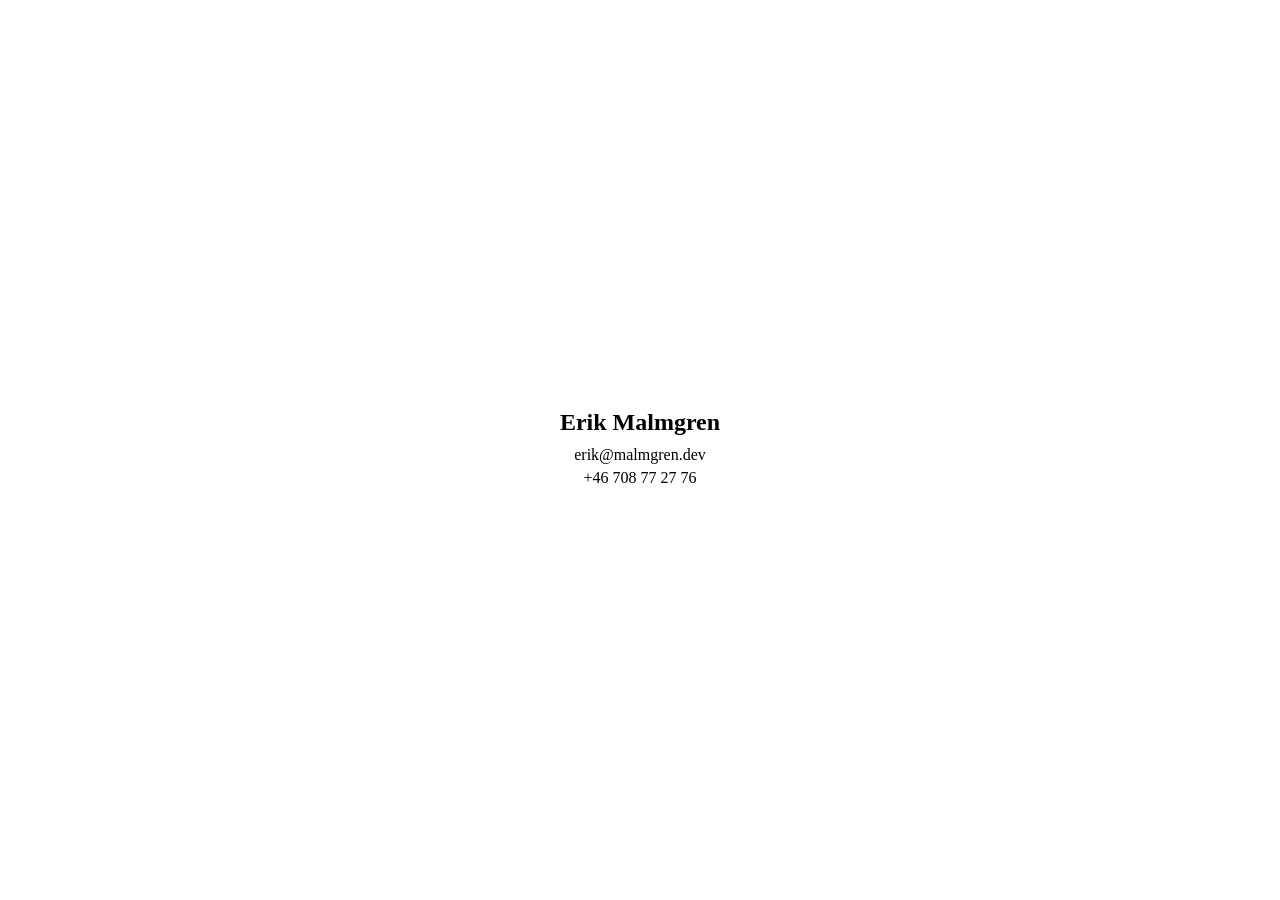
==== index.html @ 5c43b524 "Update index.html" ====
<!DOCTYPE html>
<html lang="en">
<head>
  <meta charset="UTF-8">
  <meta name="viewport" content="width=device-width, initial-scale=1.0">
  <title>Erik Malmgren</title>
  <link rel="icon" href="[data-uri]">
  <style>
    body {
      font-family: "Times New Roman", Times, serif;
      margin: 0;
      padding: 0;
      display: flex;
      justify-content: center;
      align-items: center;
      height: 100vh;
      background-color: #ffffff;
      color: #000000;
    }

    .content {
      text-align: center;
    }

    .name {
      font-size: 24px;
      font-weight: bold;
      margin-bottom: 10px;
    }

    .contact-info {
      font-size: 16px;
      margin-bottom: 5px;
    }

    /* New styles for cursor trail */
    .trail {
      position: absolute;
      width: 10px;
      height: 10px;
      border-radius: 50%;
      background-color: rgba(0, 0, 0, 0.5);
      pointer-events: none;
      transform: translate(-50%, -50%);
      animation: fade-out 1s forwards;
    }

    @keyframes fade-out {
      to {
        opacity: 0;
        transform: translate(-50%, -50%) scale(0.5);
      }
    }
  </style>
</head>
<body>
  <div class="content">
    <div class="name">Erik Malmgren</div>
    <div class="contact-info">erik@malmgren.dev</div>
    <div class="contact-info">+46 708 77 27 76 </div>
  </div>

  <script>
    document.addEventListener('mousedown', function (e) {
      if (e.button === 0) { // Left mouse button
        // Create a new "trail" element
        const trail = document.createElement('div');
        trail.className = 'trail';
        trail.style.left = e.pageX + 'px';
        trail.style.top = e.pageY + 'px';
        document.body.appendChild(trail);  


        // Remove "trail" after animation is complete
        setTimeout(function () {
          trail.remove();
        }, 1000); // Matches animation duration in CSS
      }
    });
  </script>
</body>
</html>
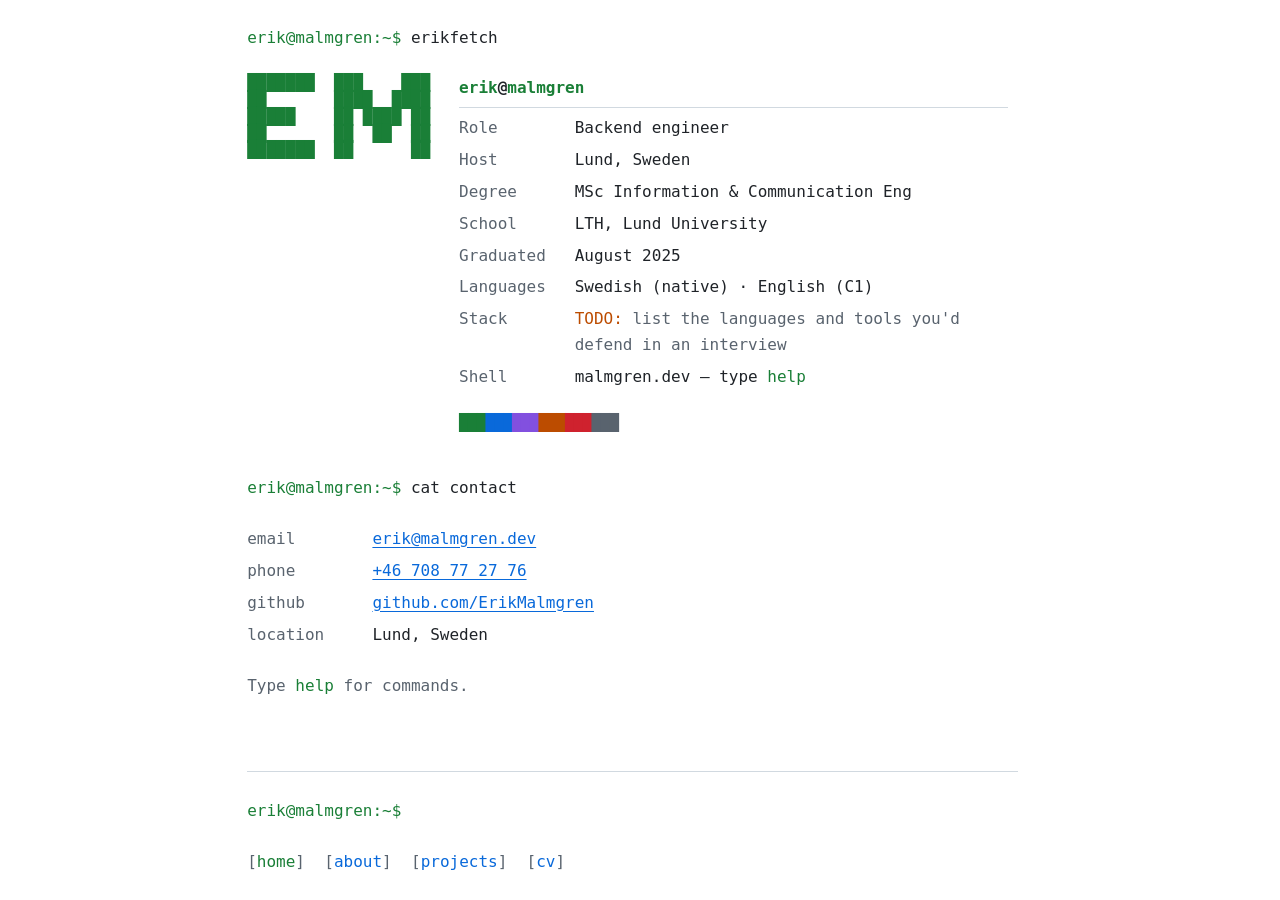
==== commit 3841723b: "Now it looks like a terminal :D" ====
--- a/index.html
+++ b/index.html
@@ -1,82 +1,94 @@
-<!DOCTYPE html>
-<html lang="en">
-<head>
-  <meta charset="UTF-8">
-  <meta name="viewport" content="width=device-width, initial-scale=1.0">
-  <title>Erik Malmgren</title>
-  <link rel="icon" href="[data-uri]">
-  <style>
-    body {
-      font-family: "Times New Roman", Times, serif;
-      margin: 0;
-      padding: 0;
-      display: flex;
-      justify-content: center;
-      align-items: center;
-      height: 100vh;
-      background-color: #ffffff;
-      color: #000000;
-    }
-
-    .content {
-      text-align: center;
-    }
-
-    .name {
-      font-size: 24px;
-      font-weight: bold;
-      margin-bottom: 10px;
-    }
-
-    .contact-info {
-      font-size: 16px;
-      margin-bottom: 5px;
-    }
-
-    /* New styles for cursor trail */
-    .trail {
-      position: absolute;
-      width: 10px;
-      height: 10px;
-      border-radius: 50%;
-      background-color: rgba(0, 0, 0, 0.5);
-      pointer-events: none;
-      transform: translate(-50%, -50%);
-      animation: fade-out 1s forwards;
-    }
-
-    @keyframes fade-out {
-      to {
-        opacity: 0;
-        transform: translate(-50%, -50%) scale(0.5);
-      }
-    }
-  </style>
-</head>
-<body>
-  <div class="content">
-    <div class="name">Erik Malmgren</div>
-    <div class="contact-info">erik@malmgren.dev</div>
-    <div class="contact-info">+46 708 77 27 76 </div>
-  </div>
-
-  <script>
-    document.addEventListener('mousedown', function (e) {
-      if (e.button === 0) { // Left mouse button
-        // Create a new "trail" element
-        const trail = document.createElement('div');
-        trail.className = 'trail';
-        trail.style.left = e.pageX + 'px';
-        trail.style.top = e.pageY + 'px';
-        document.body.appendChild(trail);  
-
-
-        // Remove "trail" after animation is complete
-        setTimeout(function () {
-          trail.remove();
-        }, 1000); // Matches animation duration in CSS
-      }
-    });
-  </script>
-</body>
-</html>
+<!DOCTYPE html>
+<html lang="en">
+<head>
+<meta charset="UTF-8">
+<meta name="viewport" content="width=device-width, initial-scale=1.0">
+<title>Erik Malmgren — backend engineer</title>
+<meta name="description" content="Erik Malmgren — backend engineer based in Lund, Sweden. MSc in Information and Communication Engineering, LTH.">
+<link rel="icon" href="data:image/svg+xml,%3Csvg xmlns='http://www.w3.org/2000/svg' viewBox='0 0 16 16'%3E%3Crect width='16' height='16' fill='%230d1117'/%3E%3Ctext x='1.5' y='12.5' font-family='monospace' font-size='13' fill='%237ee787'%3E%3E%3C/text%3E%3C/svg%3E">
+<link rel="canonical" href="https://www.malmgren.dev/">
+<link rel="stylesheet" href="/css/terminal.css">
+<script src="/js/shell.js" defer></script>
+</head>
+<body>
+<a class="skip" href="#main">Skip to content</a>
+<div class="wrap">
+<main id="main">
+
+<section id="erikfetch">
+<h1 class="cmd"><span class="prompt" aria-hidden="true">erik@malmgren:~$</span> erikfetch</h1>
+
+<div class="fetch">
+<pre class="fetch-art" aria-hidden="true">
+███████  ███    ███
+██       ████  ████
+█████    ██ ████ ██
+██       ██  ██  ██
+███████  ██      ██</pre>
+
+<div class="fetch-body">
+<p class="fetch-title"><span class="accent">erik</span>@<span class="accent">malmgren</span></p>
+
+<dl class="kv fetch-info">
+    <dt>Role</dt>
+    <dd>Backend engineer</dd>
+
+    <dt>Host</dt>
+    <dd>Lund, Sweden</dd>
+
+    <dt>Degree</dt>
+    <dd>MSc Information &amp; Communication Eng</dd>
+
+    <dt>School</dt>
+    <dd>LTH, Lund University</dd>
+
+    <dt>Graduated</dt>
+    <dd>August 2025</dd>
+
+    <dt>Languages</dt>
+    <dd>Swedish (native) · English (C1)</dd>
+
+    <dt>Stack</dt>
+    <dd class="todo">list the languages and tools you'd defend in an interview</dd>
+
+    <dt>Shell</dt>
+    <dd>malmgren.dev — type <code>help</code></dd>
+</dl>
+
+<p class="palette" aria-hidden="true"><span class="sw sw-prompt">███</span><span class="sw sw-link">███</span><span class="sw sw-visited">███</span><span class="sw sw-focus">███</span><span class="sw sw-err">███</span><span class="sw sw-muted">███</span></p>
+</div>
+</div>
+</section>
+
+<section id="contact">
+<h2 class="cmd"><span class="prompt" aria-hidden="true">erik@malmgren:~$</span> cat contact</h2>
+
+<dl class="kv">
+    <dt>email</dt>
+    <dd><a href="mailto:erik@malmgren.dev">erik@malmgren.dev</a></dd>
+
+    <dt>phone</dt>
+    <dd><a href="tel:+46708772776">+46&nbsp;708&nbsp;77&nbsp;27&nbsp;76</a></dd>
+
+    <dt>github</dt>
+    <dd><a href="https://github.com/ErikMalmgren">github.com/ErikMalmgren</a></dd>
+
+    <dt>location</dt>
+    <dd>Lund, Sweden</dd>
+</dl>
+</section>
+
+<p class="hint muted">Type <code>help</code> for commands.</p>
+
+<p data-static-prompt><span class="prompt" aria-hidden="true">erik@malmgren:~$</span> <span class="cursor" aria-hidden="true">█</span></p>
+
+</main>
+
+<!-- NAV: duplicated on every page. Change here == change in every .html file. -->
+<nav class="nav" aria-label="Main">
+<a href="/" aria-current="page">home</a> <a href="/about.html">about</a> <a href="/projects.html">projects</a> <a href="/cv.html">cv</a>
+</nav>
+
+</div>
+</body>
+</html>
--- a/css/terminal.css
+++ b/css/terminal.css
@@ -0,0 +1,549 @@
+/* terminal.css — the whole design system for malmgren.dev
+ *
+ * All colour and spacing tokens live in :root. Nothing else in the site
+ * hardcodes a colour. Dark is the default; light is a full inversion so the
+ * site is not hostile to anyone browsing in a bright environment.
+ */
+
+:root {
+    --bg:           #0d1117;
+    --fg:           #c9d1d9;
+    --prompt:       #7ee787;
+    --muted:        #8b949e;
+    --link:         #79c0ff;
+    --link-visited: #d2a8ff;
+    --rule:         #21262d;
+    --focus:        #f0883e;
+    --err:          #ff7b72;
+
+    --col:      72ch;
+    --step:     1.6rem;
+}
+
+@media (prefers-color-scheme: light) {
+    :root {
+        --bg:           #ffffff;
+        --fg:           #1f2328;
+        --prompt:       #1a7f37;
+        --muted:        #59636e;
+        --link:         #0969da;
+        --link-visited: #8250df;
+        --rule:         #d1d9e0;
+        --focus:        #bc4c00;
+        --err:          #cf222e;
+    }
+}
+
+/* ---------- viewport scale ----------
+ *
+ * Line length is the constraint, not available space. 45-75 characters is the
+ * classic range for prose and WCAG 1.4.8 caps at 80; a monospace UI tolerates
+ * a little more, so the measure stops at 96ch. Past roughly there the eye
+ * starts losing the start of the next line on the return sweep.
+ *
+ * The base size grows with it, and that is the more important half: 16px is
+ * small on a 1440p display, and because `ch` scales with font-size the two
+ * compound. 72ch @ 16px = 694px; 96ch @ 18px = ~1040px.
+ *
+ * `rem` in a media query always resolves against the initial 16px root, so
+ * these breakpoints are unaffected by the font-size they themselves set.
+ */
+
+@media (min-width: 80rem) {          /* >= 1280px */
+    :root {
+        --col: 80ch;
+    }
+}
+
+@media (min-width: 100rem) {         /* >= 1600px */
+    :root {
+        --col: 88ch;
+    }
+
+    html {
+        font-size: 106.25%;          /* 17px */
+    }
+}
+
+@media (min-width: 120rem) {         /* >= 1920px */
+    :root {
+        --col: 96ch;
+    }
+
+    html {
+        font-size: 112.5%;           /* 18px */
+    }
+}
+
+*,
+*::before,
+*::after {
+    box-sizing: border-box;
+}
+
+html {
+    /* Keep the scrollbar gutter reserved so short and tall pages don't jump. */
+    scrollbar-gutter: stable;
+}
+
+body {
+    margin: 0;
+    padding: var(--step) 1.25rem 4rem;
+    background-color: var(--bg);
+    color: var(--fg);
+    font-family: ui-monospace, SFMono-Regular, Menlo, Consolas, "DejaVu Sans Mono", monospace;
+    font-size: 1rem;
+    line-height: 1.6;
+    /* Monospace at small sizes benefits from no synthetic smoothing tweaks. */
+    text-size-adjust: 100%;
+}
+
+.wrap {
+    max-width: var(--col);
+    margin: 0 auto;
+}
+
+/* ---------- links ---------- */
+
+a {
+    color: var(--link);
+    text-decoration: underline;
+    text-underline-offset: 0.2em;
+}
+
+a:visited {
+    color: var(--link-visited);
+}
+
+a:hover {
+    text-decoration-thickness: 2px;
+}
+
+:focus-visible {
+    outline: 2px solid var(--focus);
+    outline-offset: 2px;
+}
+
+.skip {
+    position: absolute;
+    left: -9999px;
+}
+
+.skip:focus {
+    position: static;
+    display: inline-block;
+    margin-bottom: var(--step);
+}
+
+/* ---------- prompt headings ----------
+ *
+ * The prompt is a real <span aria-hidden="true"> in the markup rather than a
+ * CSS ::before, because screen readers do announce generated content — and
+ * "erik at malmgren tilde dollar" before every heading is unusable. This way
+ * the heading's accessible name is just the command.
+ */
+
+.cmd {
+    margin: calc(var(--step) * 1.75) 0 var(--step);
+    font-size: 1rem;
+    font-weight: 400;
+    line-height: 1.5;
+    /* Long prompts must wrap on narrow screens instead of forcing h-scroll. */
+    overflow-wrap: anywhere;
+}
+
+h1.cmd {
+    margin-top: 0;
+}
+
+.prompt {
+    color: var(--prompt);
+    user-select: none;
+}
+
+/* ---------- content ---------- */
+
+p,
+ul,
+ol,
+dl {
+    margin: 0 0 var(--step);
+}
+
+ul,
+ol {
+    padding-left: 2ch;
+}
+
+li {
+    margin-bottom: 0.4rem;
+}
+
+.lede {
+    font-size: 1.0625rem;
+}
+
+.muted {
+    color: var(--muted);
+}
+
+strong {
+    color: var(--fg);
+    font-weight: 700;
+}
+
+hr {
+    margin: calc(var(--step) * 1.5) 0;
+    border: 0;
+    border-top: 1px solid var(--rule);
+}
+
+/* A plain key/value block — used for contact details and CV facts. */
+.kv {
+    display: grid;
+    grid-template-columns: 12ch 1fr;
+    gap: 0.4rem 1ch;
+}
+
+.kv dt {
+    color: var(--muted);
+}
+
+.kv dd {
+    margin: 0;
+}
+
+@media (max-width: 30rem) {
+    .kv {
+        grid-template-columns: 1fr;
+        gap: 0 0;
+    }
+
+    .kv dd {
+        margin-bottom: 0.6rem;
+    }
+}
+
+/* An entry in a listing — a project, a job, a degree. */
+.entry {
+    margin-bottom: calc(var(--step) * 1.5);
+}
+
+.entry h2,
+.entry h3 {
+    margin: 0 0 0.25rem;
+    font-size: 1rem;
+    font-weight: 700;
+}
+
+.entry .meta {
+    margin: 0 0 0.5rem;
+    color: var(--muted);
+}
+
+.entry p:last-child {
+    margin-bottom: 0;
+}
+
+/* Marks unfinished content. Deliberately loud so it can't ship by accident. */
+.todo {
+    border-left: 2px solid var(--focus);
+    padding-left: 1ch;
+    color: var(--muted);
+}
+
+.todo::before {
+    content: "TODO: ";
+    color: var(--focus);
+}
+
+/* Static block cursor. No animation anywhere on this site, by design. */
+.cursor {
+    color: var(--prompt);
+    user-select: none;
+}
+
+/* ---------- erikfetch ----------
+ *
+ * The neofetch riff on the landing page: monogram on the left where a distro
+ * logo would go, facts on the right, palette swatches underneath.
+ */
+
+.fetch {
+    display: flex;
+    align-items: flex-start;
+    gap: 3ch;
+    margin-bottom: var(--step);
+}
+
+.fetch-art {
+    flex: 0 0 auto;
+    margin: 0;
+    color: var(--prompt);
+    line-height: 1.05;
+    /* The art is decorative and reads as noise to a screen reader; the facts
+     * beside it carry the same information as real markup. */
+    user-select: none;
+}
+
+.fetch-body {
+    flex: 1 1 auto;
+    min-width: 0;
+}
+
+.fetch-title {
+    margin: 0 0 0.4rem;
+    padding-bottom: 0.4rem;
+    border-bottom: 1px solid var(--rule);
+    font-weight: 700;
+}
+
+.fetch-info {
+    grid-template-columns: 11ch 1fr;
+    margin-bottom: var(--step);
+}
+
+.accent {
+    color: var(--prompt);
+}
+
+/* A .todo inside the facts list stays inline rather than becoming a block
+ * callout — it is one field, not a section. */
+.fetch-info .todo {
+    border-left: 0;
+    padding-left: 0;
+}
+
+.palette {
+    margin: 0;
+    line-height: 1;
+    letter-spacing: -0.05em;
+}
+
+.sw-prompt  { color: var(--prompt); }
+.sw-link    { color: var(--link); }
+.sw-visited { color: var(--link-visited); }
+.sw-focus   { color: var(--focus); }
+.sw-err     { color: var(--err); }
+.sw-muted   { color: var(--muted); }
+
+/* Side by side needs roughly 19ch of art + 45ch of facts. Below that the
+ * monogram sits above the list instead of squeezing it. */
+@media (max-width: 46rem) {
+    .fetch {
+        flex-direction: column;
+        gap: var(--step);
+    }
+}
+
+/* ---------- navigation ---------- */
+
+.nav {
+    margin-top: calc(var(--step) * 2);
+    padding-top: var(--step);
+    border-top: 1px solid var(--rule);
+    /* Wraps to multiple rows on narrow screens rather than overflowing. */
+    display: flex;
+    flex-wrap: wrap;
+    gap: 0 2ch;
+}
+
+.nav a {
+    text-decoration: none;
+}
+
+.nav a::before {
+    content: "[";
+    color: var(--muted);
+}
+
+.nav a::after {
+    content: "]";
+    color: var(--muted);
+}
+
+.nav a:hover {
+    text-decoration: underline;
+    text-underline-offset: 0.2em;
+}
+
+.nav a[aria-current="page"] {
+    color: var(--prompt);
+}
+
+
+/* ---------- shell ----------
+ *
+ * Everything below is added at runtime by js/shell.js. Nothing here may be
+ * required to read the page: with JavaScript off none of these elements exist
+ * and the document must still be complete. See CLAUDE.md.
+ */
+
+.visually-hidden {
+    position: absolute;
+    width: 1px;
+    height: 1px;
+    margin: -1px;
+    padding: 0;
+    overflow: hidden;
+    clip-path: inset(50%);
+    white-space: nowrap;
+}
+
+code {
+    font: inherit;
+    color: var(--prompt);
+}
+
+/* Only meaningful once there is a prompt to type into. */
+.hint {
+    display: none;
+}
+
+.has-shell .hint {
+    display: block;
+}
+
+/* An echoed command. Deliberately identical to a server-rendered .cmd heading
+ * so a typed command and a printed one are indistinguishable. */
+.echo {
+    margin-top: calc(var(--step) * 1.5);
+}
+
+.out {
+    margin-bottom: 0;
+}
+
+/* The section heading is stripped when output is appended, so whatever ends up
+ * first must not keep .cmd's large top margin. */
+.out > :first-child {
+    margin-top: 0;
+}
+
+.err {
+    color: var(--err);
+}
+
+/* The live prompt line. */
+.line {
+    display: flex;
+    align-items: baseline;
+    gap: 1ch;
+    margin-top: calc(var(--step) * 1.5);
+}
+
+.line input {
+    flex: 1 1 auto;
+    min-width: 0;
+    padding: 0;
+    border: 0;
+    background: transparent;
+    color: var(--fg);
+    font: inherit;
+    /* A caret is the platform's focus indicator for a text field, so no
+     * outline is drawn across the prompt. */
+    caret-color: var(--prompt);
+    outline: none;
+}
+
+.helplist {
+    grid-template-columns: 10ch 1fr;
+}
+
+.helplist dt {
+    color: var(--prompt);
+}
+
+/* ---------- shell layout ----------
+ *
+ * Pins the prompt and scrolls the scrollback internally, so the page stops
+ * growing downwards without end. Scoped to .has-shell: with JavaScript off
+ * there is no prompt to pin and the document flows normally.
+ *
+ * The min-height guard is a safety valve — on a landscape phone a viewport-
+ * height terminal would squeeze the output to a couple of lines, so below that
+ * the page simply flows instead.
+ */
+
+@media (min-height: 26rem) {
+    .has-shell body {
+        height: 100vh;
+        height: 100dvh;    /* excludes mobile browser chrome and the keyboard */
+        padding-bottom: var(--step);
+        overflow: hidden;
+    }
+
+    .has-shell .wrap {
+        display: flex;
+        flex-direction: column;
+        height: 100%;
+    }
+
+    .has-shell #main {
+        display: flex;
+        flex-direction: column;
+        flex: 1 1 auto;
+        /* Without this a flex child refuses to shrink below its content. */
+        min-height: 0;
+    }
+
+    .has-shell .log {
+        flex: 1 1 auto;
+        min-height: 0;
+        overflow-y: auto;
+        scrollbar-gutter: stable;
+        /* The platform scrollbar reads as light chrome on a dark terminal. */
+        scrollbar-width: thin;
+        scrollbar-color: var(--rule) transparent;
+    }
+
+    .has-shell .line {
+        flex: 0 0 auto;
+        margin-top: 0;
+        padding-top: var(--step);
+        border-top: 1px solid var(--rule);
+    }
+
+    .has-shell .nav {
+        flex: 0 0 auto;
+        margin-top: var(--step);
+        padding-top: 0;
+        border-top: 0;
+    }
+}
+
+/* ---------- print ----------
+ *
+ * cv.html is the page most likely to be printed or saved as PDF.
+ */
+
+@media print {
+    :root {
+        --bg: #ffffff;
+        --fg: #000000;
+        --muted: #444444;
+        --prompt: #000000;
+        --link: #000000;
+        --link-visited: #000000;
+        --rule: #999999;
+    }
+
+    body {
+        padding: 0;
+        font-size: 11pt;
+    }
+
+    .nav,
+    .skip,
+    .cursor,
+    .line {
+        display: none;
+    }
+
+    /* Print the destination of links, since a printed page can't be clicked. */
+    main a[href^="http"]::after {
+        content: " (" attr(href) ")";
+        color: var(--muted);
+        word-break: break-all;
+    }
+}
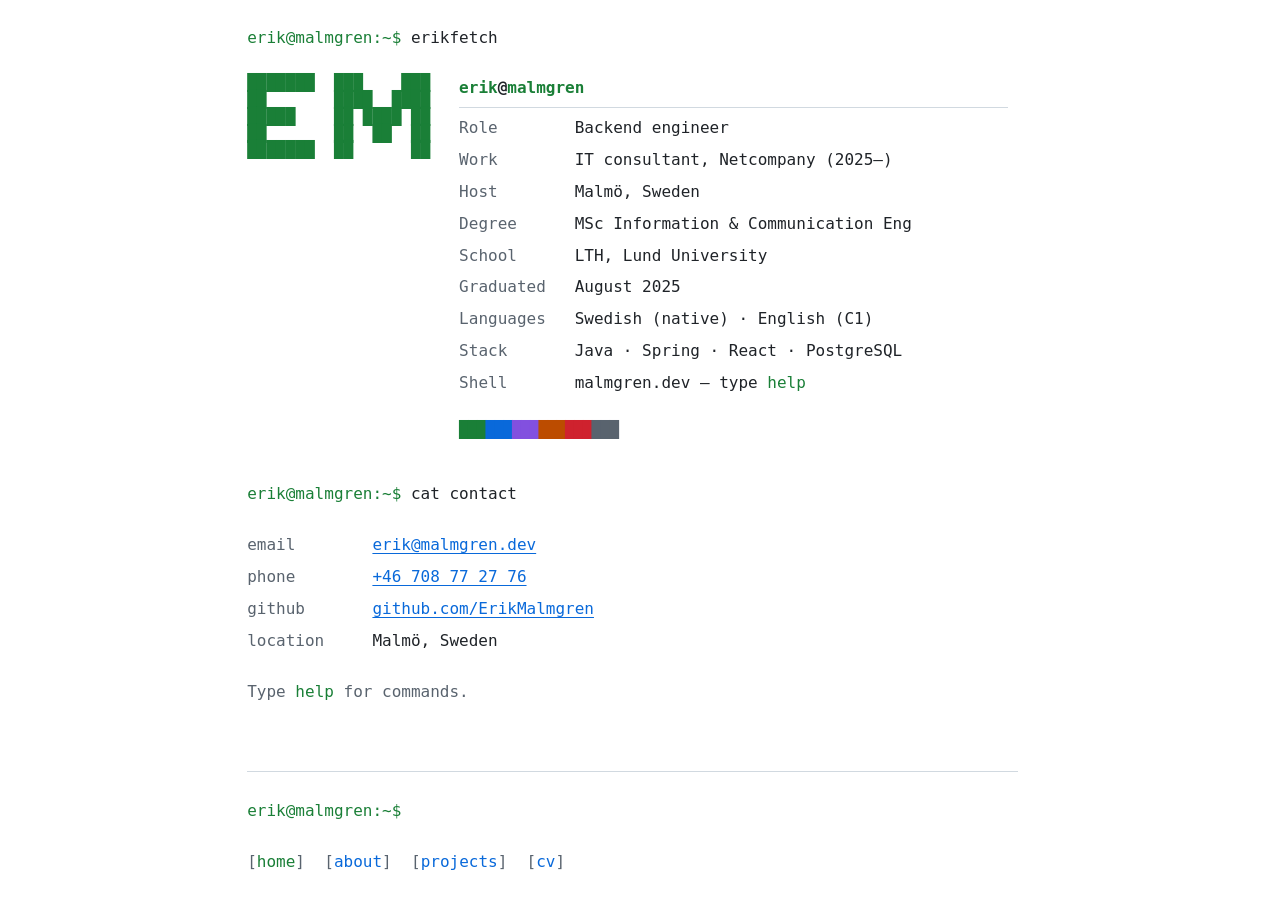
==== commit aa961f10: "Updated to current information" ====
--- a/index.html
+++ b/index.html
@@ -4,7 +4,7 @@
 <meta charset="UTF-8">
 <meta name="viewport" content="width=device-width, initial-scale=1.0">
 <title>Erik Malmgren — backend engineer</title>
-<meta name="description" content="Erik Malmgren — backend engineer based in Lund, Sweden. MSc in Information and Communication Engineering, LTH.">
+<meta name="description" content="Erik Malmgren — backend engineer based in Malmö, Sweden. MSc in Information and Communication Engineering, LTH.">
 <link rel="icon" href="data:image/svg+xml,%3Csvg xmlns='http://www.w3.org/2000/svg' viewBox='0 0 16 16'%3E%3Crect width='16' height='16' fill='%230d1117'/%3E%3Ctext x='1.5' y='12.5' font-family='monospace' font-size='13' fill='%237ee787'%3E%3E%3C/text%3E%3C/svg%3E">
 <link rel="canonical" href="https://www.malmgren.dev/">
 <link rel="stylesheet" href="/css/terminal.css">
@@ -33,8 +33,11 @@
     <dt>Role</dt>
     <dd>Backend engineer</dd>
 
+    <dt>Work</dt>
+    <dd>IT consultant, Netcompany (2025–)</dd>
+
     <dt>Host</dt>
-    <dd>Lund, Sweden</dd>
+    <dd>Malmö, Sweden</dd>
 
     <dt>Degree</dt>
     <dd>MSc Information &amp; Communication Eng</dd>
@@ -49,7 +52,7 @@
     <dd>Swedish (native) · English (C1)</dd>
 
     <dt>Stack</dt>
-    <dd class="todo">list the languages and tools you'd defend in an interview</dd>
+    <dd>Java · Spring · React · PostgreSQL</dd>
 
     <dt>Shell</dt>
     <dd>malmgren.dev — type <code>help</code></dd>
@@ -74,7 +77,7 @@
     <dd><a href="https://github.com/ErikMalmgren">github.com/ErikMalmgren</a></dd>
 
     <dt>location</dt>
-    <dd>Lund, Sweden</dd>
+    <dd>Malmö, Sweden</dd>
 </dl>
 </section>
 
--- a/css/terminal.css
+++ b/css/terminal.css
@@ -446,6 +446,15 @@
     outline: none;
 }
 
+/* Tapping the prompt is the deliberate way to summon the keyboard on a phone,
+ * so it needs to be a real target — a bare line is ~29px against the ~44px
+ * guidance. Only the input grows; the prompt keeps its baseline. */
+@media (pointer: coarse) {
+    .line input {
+        min-height: 2.75rem;
+    }
+}
+
 .helplist {
     grid-template-columns: 10ch 1fr;
 }
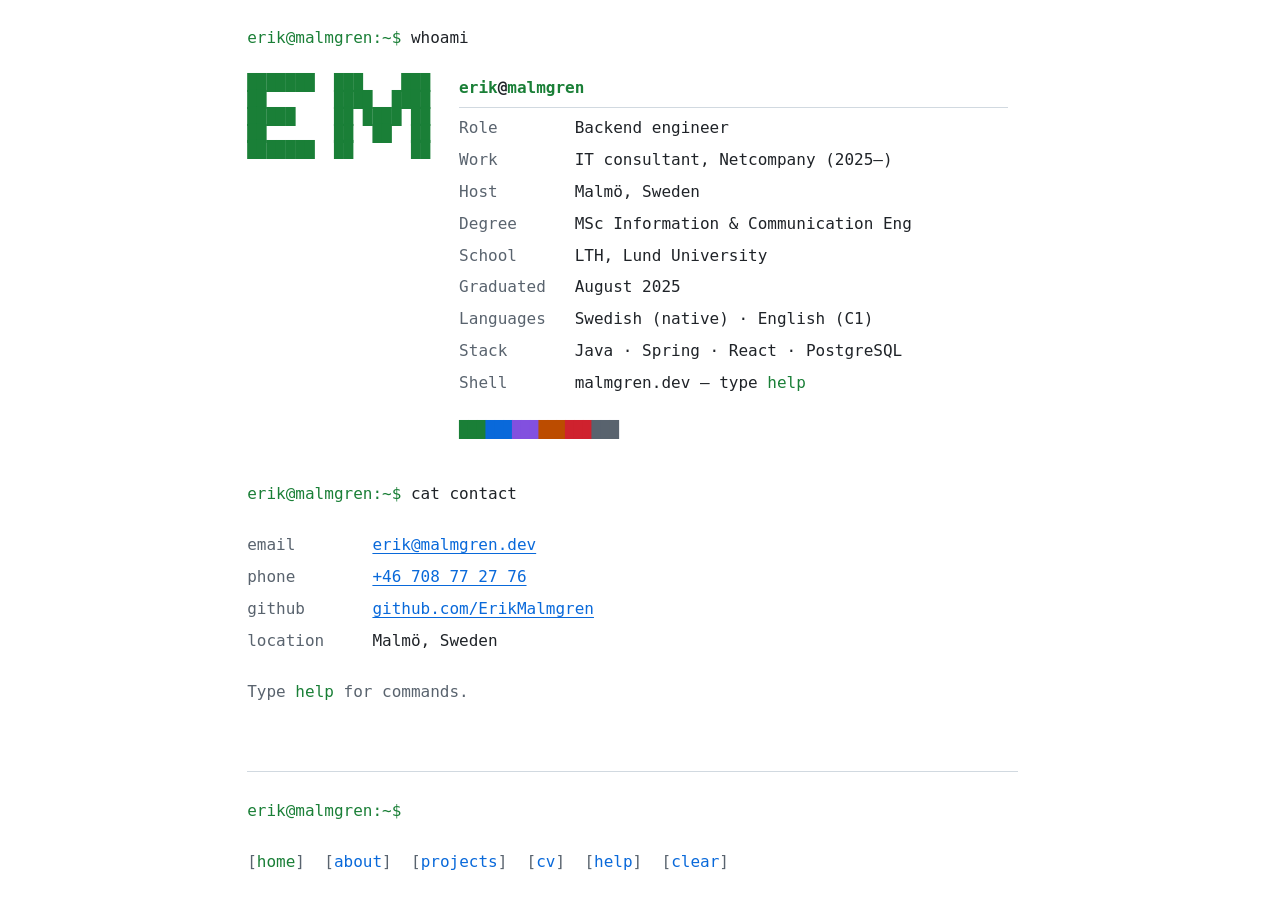
==== commit 8df99e80: "Moved around some thing and made the site more user friendly" ====
--- a/index.html
+++ b/index.html
@@ -15,8 +15,8 @@
 <div class="wrap">
 <main id="main">
 
-<section id="erikfetch">
-<h1 class="cmd"><span class="prompt" aria-hidden="true">erik@malmgren:~$</span> erikfetch</h1>
+<section id="whoami">
+<h1 class="cmd"><span class="prompt" aria-hidden="true">erik@malmgren:~$</span> whoami</h1>
 
 <div class="fetch">
 <pre class="fetch-art" aria-hidden="true">
@@ -89,7 +89,7 @@
 
 <!-- NAV: duplicated on every page. Change here == change in every .html file. -->
 <nav class="nav" aria-label="Main">
-<a href="/" aria-current="page">home</a> <a href="/about.html">about</a> <a href="/projects.html">projects</a> <a href="/cv.html">cv</a>
+<a href="/" aria-current="page">home</a> <a href="/about.html">about</a> <a href="/projects.html">projects</a> <a href="/cv.html">cv</a> <a href="/help.html">help</a> <a href="/clear.html">clear</a>
 </nav>
 
 </div>
--- a/css/terminal.css
+++ b/css/terminal.css
@@ -224,6 +224,28 @@
     }
 }
 
+/* The command list on help.html. Server-rendered like everything else — the
+ * shell prints that page rather than generating a list of its own. */
+.helplist {
+    grid-template-columns: 10ch 1fr;
+}
+
+.helplist dt {
+    color: var(--prompt);
+}
+
+/* The command names are links to what they print. They keep the colour of the
+ * list rather than taking the usual link blue, the same way the nav does. */
+.helplist dt a {
+    color: inherit;
+    text-decoration: none;
+}
+
+.helplist dt a:hover {
+    text-decoration: underline;
+    text-underline-offset: 0.2em;
+}
+
 /* An entry in a listing — a project, a job, a degree. */
 .entry {
     margin-bottom: calc(var(--step) * 1.5);
@@ -263,7 +285,7 @@
     user-select: none;
 }
 
-/* ---------- erikfetch ----------
+/* ---------- whoami ----------
  *
  * The neofetch riff on the landing page: monogram on the left where a distro
  * logo would go, facts on the right, palette swatches underneath.
@@ -455,14 +477,6 @@
     }
 }
 
-.helplist {
-    grid-template-columns: 10ch 1fr;
-}
-
-.helplist dt {
-    color: var(--prompt);
-}
-
 /* ---------- shell layout ----------
  *
  * Pins the prompt and scrolls the scrollback internally, so the page stops
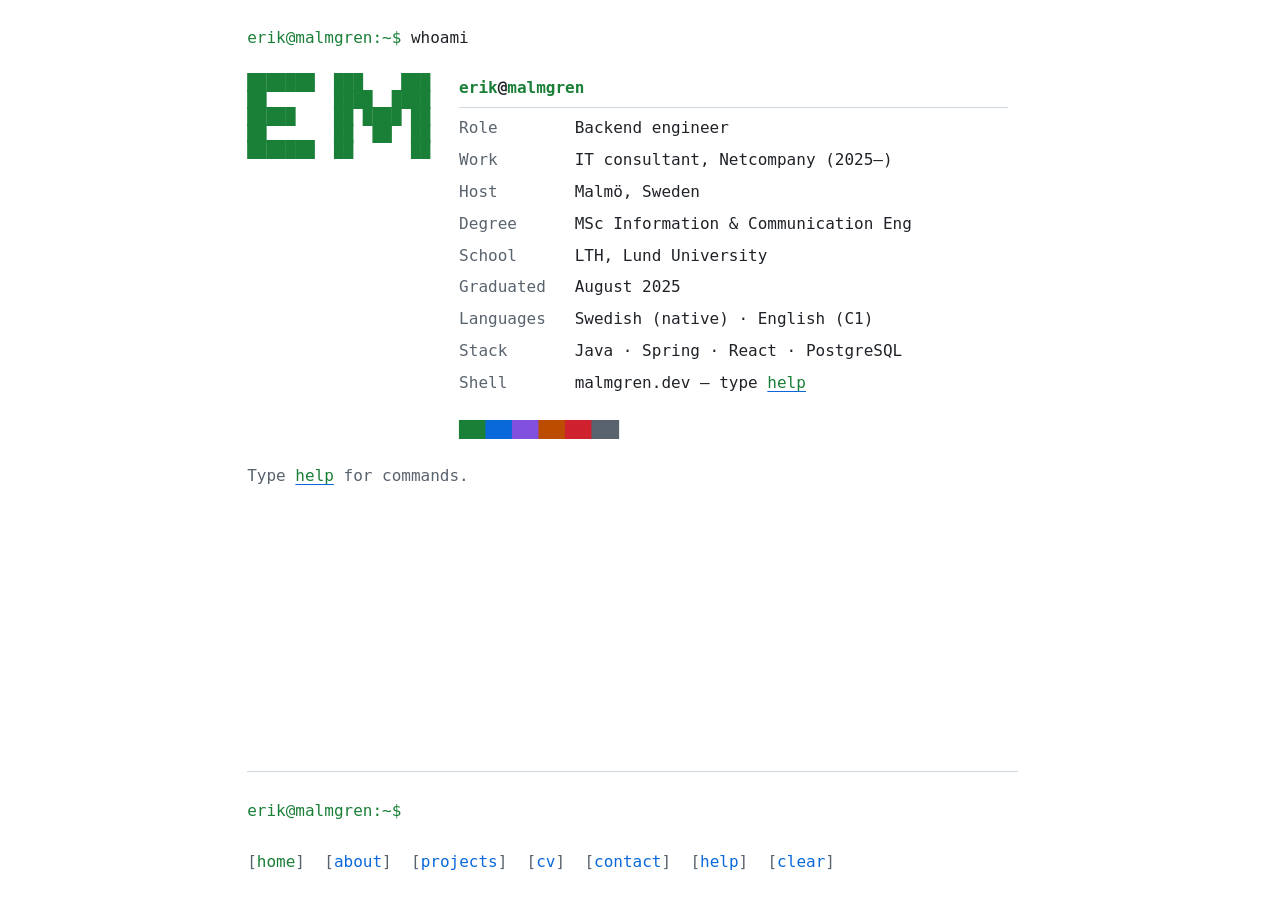
==== commit c2cc01fd: "Made site more user friendly and remove "fake commands"" ====
--- a/index.html
+++ b/index.html
@@ -7,8 +7,8 @@
 <meta name="description" content="Erik Malmgren — backend engineer based in Malmö, Sweden. MSc in Information and Communication Engineering, LTH.">
 <link rel="icon" href="data:image/svg+xml,%3Csvg xmlns='http://www.w3.org/2000/svg' viewBox='0 0 16 16'%3E%3Crect width='16' height='16' fill='%230d1117'/%3E%3Ctext x='1.5' y='12.5' font-family='monospace' font-size='13' fill='%237ee787'%3E%3E%3C/text%3E%3C/svg%3E">
 <link rel="canonical" href="https://www.malmgren.dev/">
-<link rel="stylesheet" href="/css/terminal.css">
-<script src="/js/shell.js" defer></script>
+<link rel="stylesheet" href="/css/terminal.css?v=3">
+<script src="/js/shell.js?v=3" defer></script>
 </head>
 <body>
 <a class="skip" href="#main">Skip to content</a>
@@ -55,7 +55,7 @@
     <dd>Java · Spring · React · PostgreSQL</dd>
 
     <dt>Shell</dt>
-    <dd>malmgren.dev — type <code>help</code></dd>
+    <dd>malmgren.dev — type <a href="/help.html"><code>help</code></a></dd>
 </dl>
 
 <p class="palette" aria-hidden="true"><span class="sw sw-prompt">███</span><span class="sw sw-link">███</span><span class="sw sw-visited">███</span><span class="sw sw-focus">███</span><span class="sw sw-err">███</span><span class="sw sw-muted">███</span></p>
@@ -63,25 +63,7 @@
 </div>
 </section>
 
-<section id="contact">
-<h2 class="cmd"><span class="prompt" aria-hidden="true">erik@malmgren:~$</span> cat contact</h2>
-
-<dl class="kv">
-    <dt>email</dt>
-    <dd><a href="mailto:erik@malmgren.dev">erik@malmgren.dev</a></dd>
-
-    <dt>phone</dt>
-    <dd><a href="tel:+46708772776">+46&nbsp;708&nbsp;77&nbsp;27&nbsp;76</a></dd>
-
-    <dt>github</dt>
-    <dd><a href="https://github.com/ErikMalmgren">github.com/ErikMalmgren</a></dd>
-
-    <dt>location</dt>
-    <dd>Malmö, Sweden</dd>
-</dl>
-</section>
-
-<p class="hint muted">Type <code>help</code> for commands.</p>
+<p class="hint muted">Type <a href="/help.html"><code>help</code></a> for commands.</p>
 
 <p data-static-prompt><span class="prompt" aria-hidden="true">erik@malmgren:~$</span> <span class="cursor" aria-hidden="true">█</span></p>
 
@@ -89,7 +71,7 @@
 
 <!-- NAV: duplicated on every page. Change here == change in every .html file. -->
 <nav class="nav" aria-label="Main">
-<a href="/" aria-current="page">home</a> <a href="/about.html">about</a> <a href="/projects.html">projects</a> <a href="/cv.html">cv</a> <a href="/help.html">help</a> <a href="/clear.html">clear</a>
+<a href="/" aria-current="page">home</a> <a href="/about.html">about</a> <a href="/projects.html">projects</a> <a href="/cv.html">cv</a> <a href="/contact.html">contact</a> <a href="/help.html">help</a> <a href="/clear.html">clear</a>
 </nav>
 
 </div>
--- a/css/terminal.css
+++ b/css/terminal.css
@@ -159,6 +159,18 @@
 .prompt {
     color: var(--prompt);
     user-select: none;
+}
+
+/* A plain section heading, for pages printed whole by the shell where a
+ * prompt-style .cmd would read as a command the terminal can't run. Green and
+ * ruled so it doesn't collapse into the .entry h3 that usually follows it. */
+.section-head {
+    margin: calc(var(--step) * 1.75) 0 var(--step);
+    padding-bottom: 0.25rem;
+    border-bottom: 1px solid var(--rule);
+    font-size: 1rem;
+    font-weight: 700;
+    color: var(--prompt);
 }
 
 /* ---------- content ---------- */
